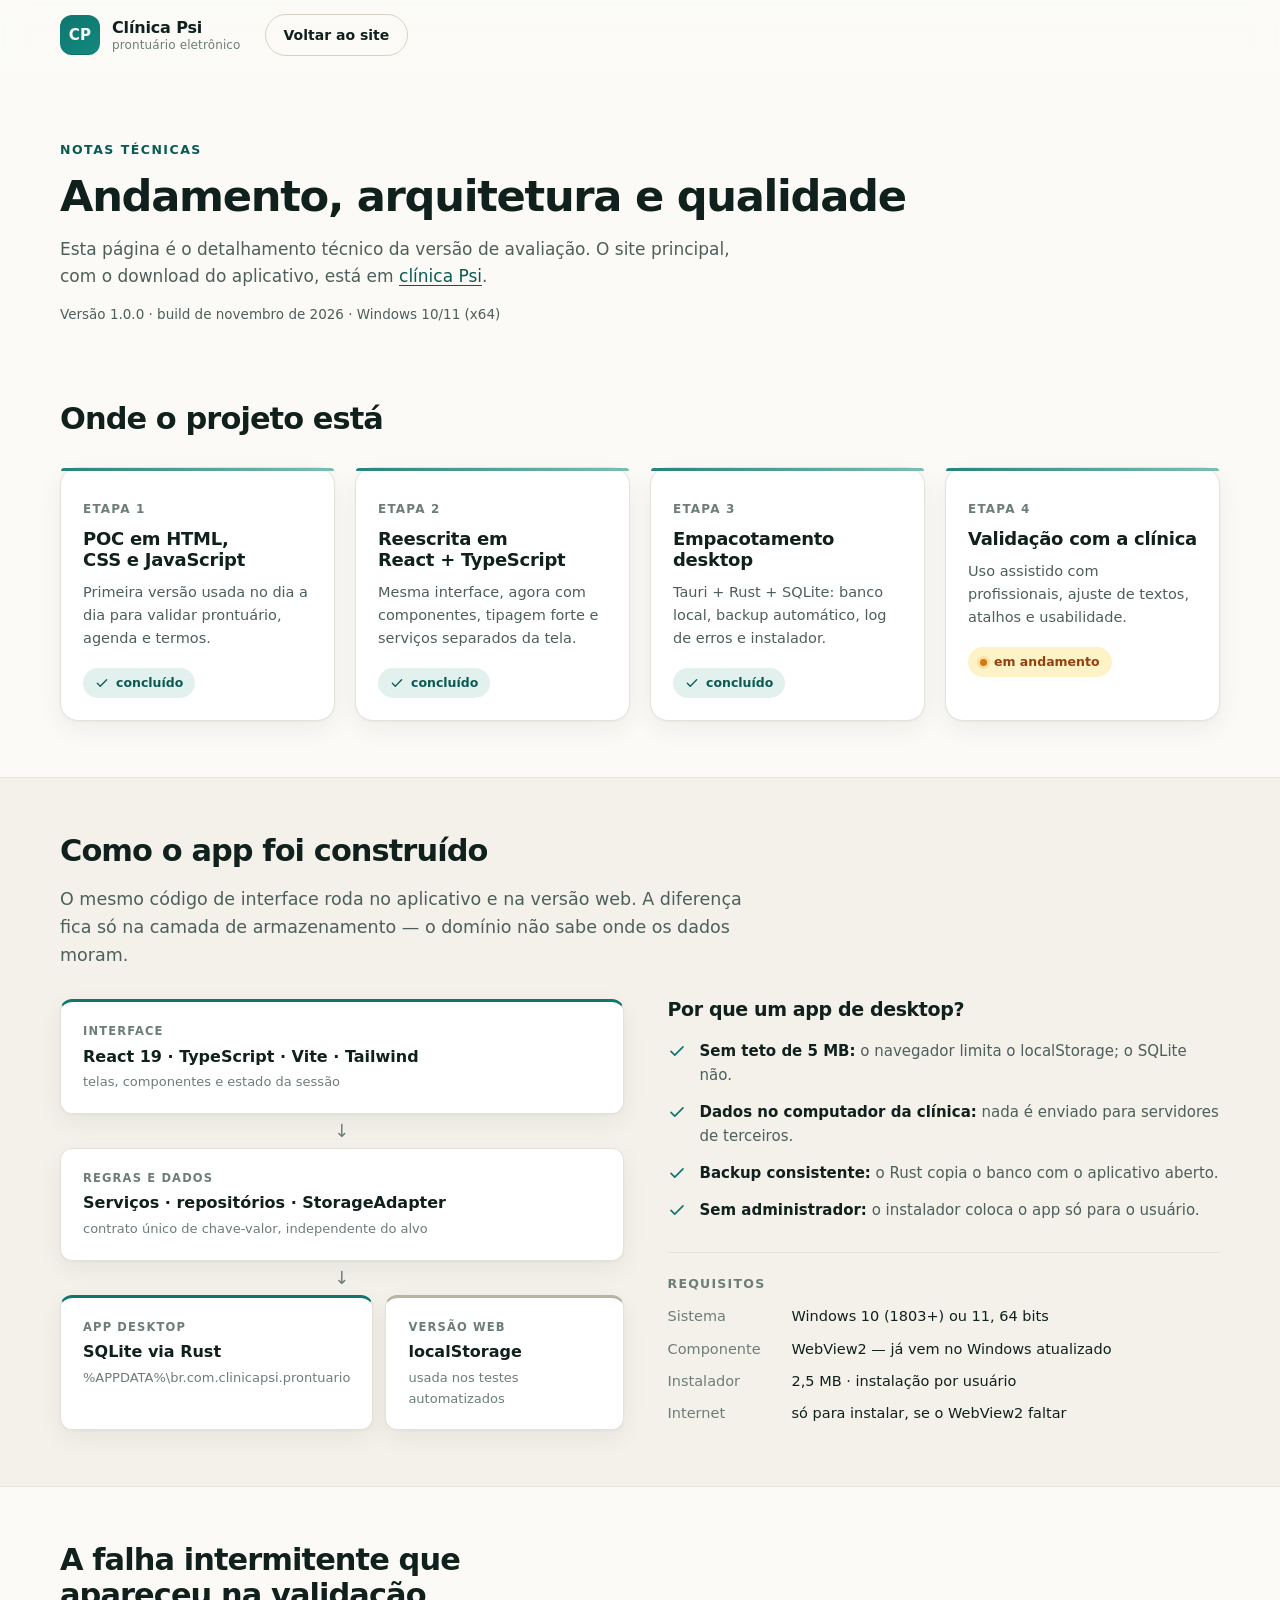
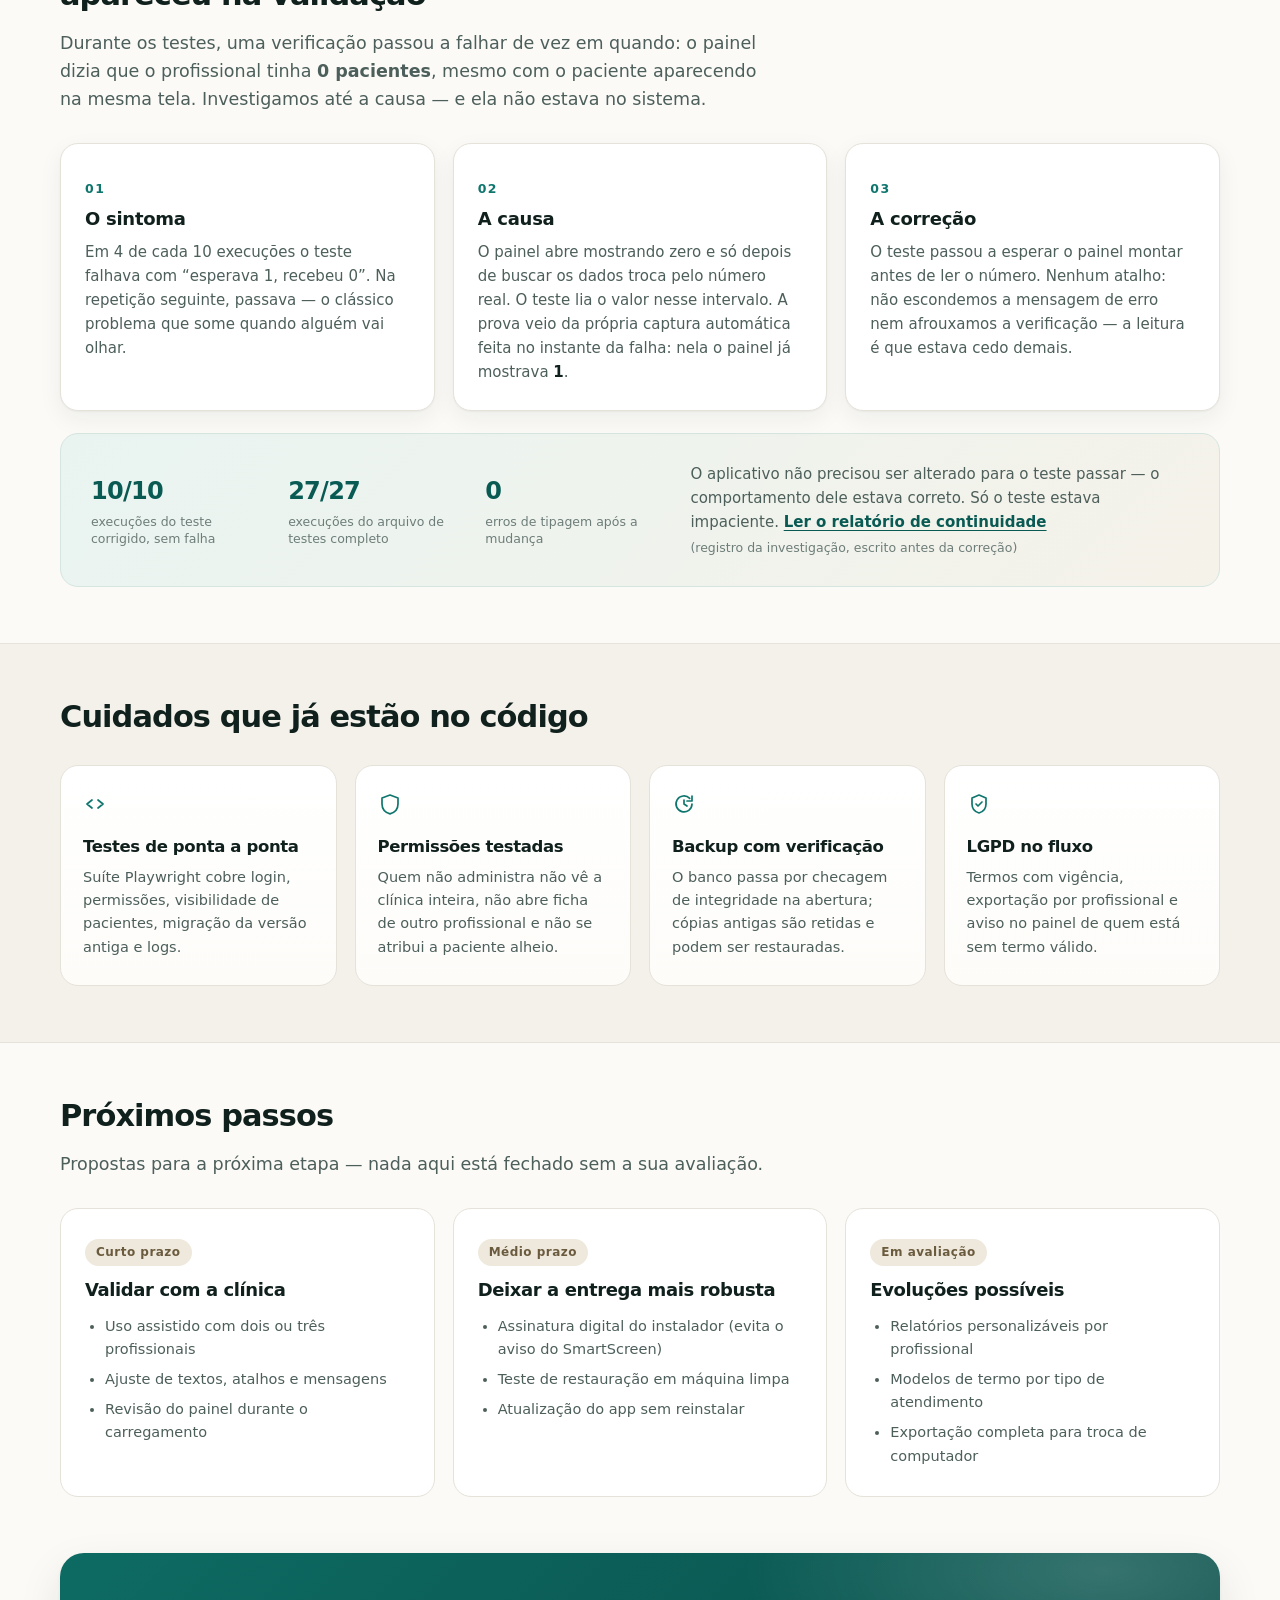
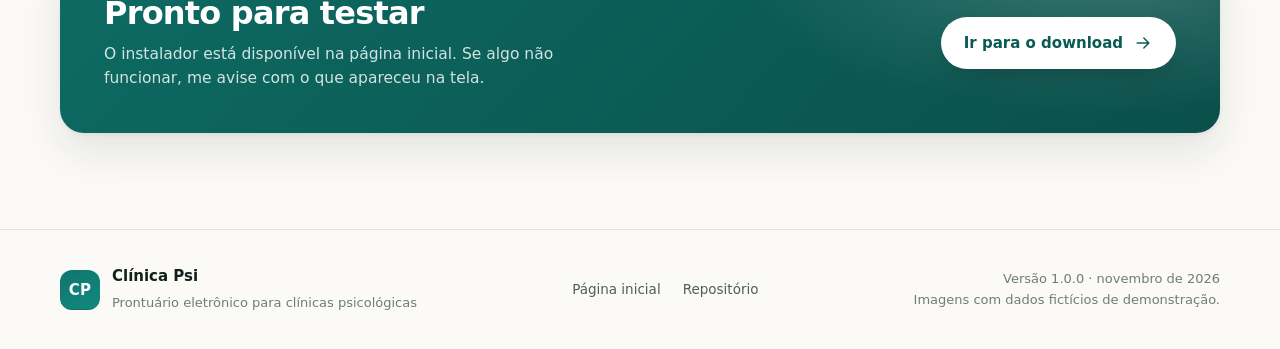
==== notas.html @ f7c7118f "Foca a pagina inicial no download e move as notas tecnicas para notas.html" ====
<!doctype html>
<html lang="pt-BR">
<head>
<meta charset="utf-8" />
<meta name="viewport" content="width=device-width, initial-scale=1" />
<title>Notas técnicas e andamento — Clínica Psi</title>
<meta name="description" content="Detalhes técnicos do Clínica Psi: stack, arquitetura, investigação da falha intermitente nos testes, qualidade e próximos passos." />
<meta name="theme-color" content="#0f766e" />
<link rel="icon" href="assets/favicon.svg" type="image/svg+xml" />
<link rel="stylesheet" href="assets/css/estilo.css" />
<meta name="robots" content="noindex" />
</head>
<body>

<a class="pular-para-conteudo" href="#conteudo">Pular para o conteúdo</a>

<svg class="simbolos" aria-hidden="true" focusable="false">
  <symbol id="i-check" viewBox="0 0 24 24"><path d="M4 12.5l5 5L20 6.5"/></symbol>
  <symbol id="i-seta" viewBox="0 0 24 24"><path d="M5 12h14M13 6l6 6-6 6"/></symbol>
  <symbol id="i-codigo" viewBox="0 0 24 24"><path d="M9 8l-5 4 5 4M15 8l5 4-5 4"/></symbol>
  <symbol id="i-escudo" viewBox="0 0 24 24"><path d="M12 3l8 3v6c0 5-3.4 8.5-8 9.9C7.4 20.5 4 17 4 12V6Z"/></symbol>
  <symbol id="i-backup" viewBox="0 0 24 24"><path d="M20 12a8 8 0 1 1-2.3-5.7"/><path d="M20 4v5h-5"/><path d="M12 8v4l3 2"/></symbol>
  <symbol id="i-lgpd" viewBox="0 0 24 24"><path d="M12 3l7 3v6c0 4.5-3 7.8-7 9-4-1.2-7-4.5-7-9V6Z"/><path d="M9 12l2 2 4-4"/></symbol>
</svg>

<header class="topo" id="topo">
  <div class="limite topo-linha">
    <a class="marca" href="index.html" aria-label="Clínica Psi, início">
      <span class="marca-simbolo" aria-hidden="true">CP</span>
      <span class="marca-texto">
        <strong>Clínica Psi</strong>
        <small>prontuário eletrônico</small>
      </span>
    </a>
    <a class="botao botao-pequeno botao-vazio" href="index.html">
      Voltar ao site
    </a>
  </div>
</header>

<main id="conteudo" class="notas">

  <section class="limite notas-capa">
    <span class="rotulo">Notas técnicas</span>
    <h1>Andamento, arquitetura e qualidade</h1>
    <p>
      Esta página é o detalhamento técnico da versão de avaliação. O site principal, com o
      download do aplicativo, está em <a href="index.html">clínica Psi</a>.
    </p>
    <p class="baixar-meta">Versão 1.0.0 · build de novembro de 2026 · Windows 10/11 (x64)</p>
  </section>

  <!-- ANDAMENTO -->
  <section class="secao" id="andamento">
    <div class="limite">
      <header class="secao-cabecalho">
        <h2>Onde o projeto está</h2>
      </header>

      <ol class="linha-tempo">
        <li>
          <span class="etapa-ano">Etapa 1</span>
          <h3>POC em HTML, CSS e JavaScript</h3>
          <p>Primeira versão usada no dia a dia para validar prontuário, agenda e termos.</p>
          <span class="status status-feito"><svg><use href="#i-check"/></svg> concluído</span>
        </li>
        <li>
          <span class="etapa-ano">Etapa 2</span>
          <h3>Reescrita em React + TypeScript</h3>
          <p>Mesma interface, agora com componentes, tipagem forte e serviços separados da tela.</p>
          <span class="status status-feito"><svg><use href="#i-check"/></svg> concluído</span>
        </li>
        <li>
          <span class="etapa-ano">Etapa 3</span>
          <h3>Empacotamento desktop</h3>
          <p>Tauri + Rust + SQLite: banco local, backup automático, log de erros e instalador.</p>
          <span class="status status-feito"><svg><use href="#i-check"/></svg> concluído</span>
        </li>
        <li>
          <span class="etapa-ano">Etapa 4</span>
          <h3>Validação com a clínica</h3>
          <p>Uso assistido com profissionais, ajuste de textos, atalhos e usabilidade.</p>
          <span class="status status-atual"><span class="ponto"></span> em andamento</span>
        </li>
      </ol>
    </div>
  </section>

  <!-- ARQUITETURA -->
  <section class="secao secao-alt" id="arquitetura">
    <div class="limite">
      <header class="secao-cabecalho">
        <h2>Como o app foi construído</h2>
        <p>
          O mesmo código de interface roda no aplicativo e na versão web. A diferença fica
          só na camada de armazenamento — o domínio não sabe onde os dados moram.
        </p>
      </header>

      <div class="tecnologia-grade">
        <div class="pilha">
          <div class="camada camada-ui">
            <span class="camada-nome">Interface</span>
            <strong>React 19 · TypeScript · Vite · Tailwind</strong>
            <small>telas, componentes e estado da sessão</small>
          </div>
          <span class="seta-baixo" aria-hidden="true">↓</span>
          <div class="camada camada-meio">
            <span class="camada-nome">Regras e dados</span>
            <strong>Serviços · repositórios · StorageAdapter</strong>
            <small>contrato único de chave-valor, independente do alvo</small>
          </div>
          <span class="seta-baixo" aria-hidden="true">↓</span>
          <div class="camada-dupla">
            <div class="camada camada-app">
              <span class="camada-nome">App desktop</span>
              <strong>SQLite via Rust</strong>
              <small>%APPDATA%\br.com.clinicapsi.prontuario</small>
            </div>
            <div class="camada camada-web">
              <span class="camada-nome">Versão web</span>
              <strong>localStorage</strong>
              <small>usada nos testes automatizados</small>
            </div>
          </div>
        </div>

        <div class="detalhes-tecnicos">
          <h3>Por que um app de desktop?</h3>
          <ul class="lista-checks">
            <li><svg><use href="#i-check"/></svg> <span><strong>Sem teto de 5 MB:</strong> o navegador limita o localStorage; o SQLite não.</span></li>
            <li><svg><use href="#i-check"/></svg> <span><strong>Dados no computador da clínica:</strong> nada é enviado para servidores de terceiros.</span></li>
            <li><svg><use href="#i-check"/></svg> <span><strong>Backup consistente:</strong> o Rust copia o banco com o aplicativo aberto.</span></li>
            <li><svg><use href="#i-check"/></svg> <span><strong>Sem administrador:</strong> o instalador coloca o app só para o usuário.</span></li>
          </ul>

          <div class="requisitos">
            <h4>Requisitos</h4>
            <dl>
              <div><dt>Sistema</dt><dd>Windows 10 (1803+) ou 11, 64 bits</dd></div>
              <div><dt>Componente</dt><dd>WebView2 — já vem no Windows atualizado</dd></div>
              <div><dt>Instalador</dt><dd>2,5 MB · instalação por usuário</dd></div>
              <div><dt>Internet</dt><dd>só para instalar, se o WebView2 faltar</dd></div>
            </dl>
          </div>
        </div>
      </div>
    </div>
  </section>

  <!-- INVESTIGAÇÃO -->
  <section class="secao" id="investigacao">
    <div class="limite">
      <header class="secao-cabecalho">
        <h2>A falha intermitente que apareceu na validação</h2>
        <p>
          Durante os testes, uma verificação passou a falhar de vez em quando: o painel
          dizia que o profissional tinha <strong>0 pacientes</strong>, mesmo com o paciente
          aparecendo na mesma tela. Investigamos até a causa — e ela não estava no sistema.
        </p>
      </header>

      <div class="caso-grade">
        <article class="caso">
          <span class="caso-numero">01</span>
          <h3>O sintoma</h3>
          <p>
            Em 4 de cada 10 execuções o teste falhava com “esperava 1, recebeu 0”. Na
            repetição seguinte, passava — o clássico problema que some quando alguém vai olhar.
          </p>
        </article>
        <article class="caso">
          <span class="caso-numero">02</span>
          <h3>A causa</h3>
          <p>
            O painel abre mostrando zero e só depois de buscar os dados troca pelo número real.
            O teste lia o valor nesse intervalo. A prova veio da própria captura automática
            feita no instante da falha: nela o painel já mostrava <strong>1</strong>.
          </p>
        </article>
        <article class="caso">
          <span class="caso-numero">03</span>
          <h3>A correção</h3>
          <p>
            O teste passou a esperar o painel montar antes de ler o número. Nenhum atalho:
            não escondemos a mensagem de erro nem afrouxamos a verificação — a leitura é que
            estava cedo demais.
          </p>
        </article>
      </div>

      <div class="resultado">
        <div class="resultado-numeros">
          <div><strong>10/10</strong><span>execuções do teste corrigido, sem falha</span></div>
          <div><strong>27/27</strong><span>execuções do arquivo de testes completo</span></div>
          <div><strong>0</strong><span>erros de tipagem após a mudança</span></div>
        </div>
        <p class="resultado-texto">
          O aplicativo não precisou ser alterado para o teste passar — o comportamento dele
          estava correto. Só o teste estava impaciente.
          <a href="https://github.com/TyagoAlves/resumo-andamento-psipront-tauri-react-rust/blob/main/Relat%C3%B3rio%20de%20continuidade.md">Ler o relatório de continuidade</a>
          <small>(registro da investigação, escrito antes da correção)</small>
        </p>
      </div>
    </div>
  </section>

  <!-- QUALIDADE -->
  <section class="secao secao-alt" id="qualidade">
    <div class="limite">
      <header class="secao-cabecalho">
        <h2>Cuidados que já estão no código</h2>
      </header>

      <div class="grade-qualidade">
        <article class="qualidade">
          <svg><use href="#i-codigo"/></svg>
          <h3>Testes de ponta a ponta</h3>
          <p>Suíte Playwright cobre login, permissões, visibilidade de pacientes, migração da versão antiga e logs.</p>
        </article>
        <article class="qualidade">
          <svg><use href="#i-escudo"/></svg>
          <h3>Permissões testadas</h3>
          <p>Quem não administra não vê a clínica inteira, não abre ficha de outro profissional e não se atribui a paciente alheio.</p>
        </article>
        <article class="qualidade">
          <svg><use href="#i-backup"/></svg>
          <h3>Backup com verificação</h3>
          <p>O banco passa por checagem de integridade na abertura; cópias antigas são retidas e podem ser restauradas.</p>
        </article>
        <article class="qualidade">
          <svg><use href="#i-lgpd"/></svg>
          <h3>LGPD no fluxo</h3>
          <p>Termos com vigência, exportação por profissional e aviso no painel de quem está sem termo válido.</p>
        </article>
      </div>
    </div>
  </section>

  <!-- PRÓXIMOS -->
  <section class="secao" id="proximos">
    <div class="limite">
      <header class="secao-cabecalho">
        <h2>Próximos passos</h2>
        <p>Propostas para a próxima etapa — nada aqui está fechado sem a sua avaliação.</p>
      </header>

      <div class="proximos-grade">
        <article class="proximo">
          <span class="prazo">Curto prazo</span>
          <h3>Validar com a clínica</h3>
          <ul>
            <li>Uso assistido com dois ou três profissionais</li>
            <li>Ajuste de textos, atalhos e mensagens</li>
            <li>Revisão do painel durante o carregamento</li>
          </ul>
        </article>
        <article class="proximo">
          <span class="prazo">Médio prazo</span>
          <h3>Deixar a entrega mais robusta</h3>
          <ul>
            <li>Assinatura digital do instalador (evita o aviso do SmartScreen)</li>
            <li>Teste de restauração em máquina limpa</li>
            <li>Atualização do app sem reinstalar</li>
          </ul>
        </article>
        <article class="proximo">
          <span class="prazo">Em avaliação</span>
          <h3>Evoluções possíveis</h3>
          <ul>
            <li>Relatórios personalizáveis por profissional</li>
            <li>Modelos de termo por tipo de atendimento</li>
            <li>Exportação completa para troca de computador</li>
          </ul>
        </article>
      </div>
    </div>
  </section>

  <section class="fechamento">
    <div class="limite fechamento-caixa">
      <div>
        <h2>Pronto para testar</h2>
        <p>O instalador está disponível na página inicial. Se algo não funcionar, me avise com o que apareceu na tela.</p>
      </div>
      <a class="botao botao-claro" href="index.html#instalar">
        Ir para o download
        <svg><use href="#i-seta"/></svg>
      </a>
    </div>
  </section>

</main>

<footer class="rodape">
  <div class="limite rodape-linha">
    <div class="rodape-marca">
      <span class="marca-simbolo" aria-hidden="true">CP</span>
      <div>
        <strong>Clínica Psi</strong>
        <small>Prontuário eletrônico para clínicas psicológicas</small>
      </div>
    </div>
    <nav class="rodape-links" aria-label="Links do rodapé">
      <a href="index.html">Página inicial</a>
      <a href="https://github.com/TyagoAlves/resumo-andamento-psipront-tauri-react-rust">Repositório</a>
    </nav>
    <p class="rodape-aviso">
      Versão 1.0.0 · novembro de 2026<br />
      Imagens com dados fictícios de demonstração.
    </p>
  </div>
</footer>

<script src="assets/js/app.js" defer></script>
</body>
</html>
---- assets/css/estilo.css ----
/* ============================================================
   Clínica Psi — página de apresentação
   Sem dependências externas: fontes do sistema, ícones em SVG.
   ============================================================ */

:root {
  --tinta: #10201d;
  --tinta-suave: #4d5f5b;
  --tinta-fraca: #6d7d79;
  --fundo: #fbfaf7;
  --fundo-alt: #f3f1ea;
  --superficie: #ffffff;
  --borda: #e5e2d9;
  --borda-forte: #d6d2c6;
  --verde: #0f766e;
  --verde-escuro: #0a5a54;
  --verde-claro: #e3f1ee;
  --areia: #efe9dd;
  --sombra-suave: 0 1px 2px rgba(16, 32, 29, .04), 0 8px 24px rgba(16, 32, 29, .06);
  --sombra-media: 0 2px 4px rgba(16, 32, 29, .05), 0 18px 44px rgba(16, 32, 29, .10);
  --raio: 18px;
  --raio-pequeno: 12px;
  --limite: 1160px;
  --leitura: 68ch;
}

*, *::before, *::after { box-sizing: border-box; }

html { scroll-behavior: smooth; }

body {
  margin: 0;
  background: var(--fundo);
  color: var(--tinta);
  font-family: "Segoe UI Variable Text", "Segoe UI", Inter, system-ui, -apple-system, sans-serif;
  font-size: 17px;
  line-height: 1.6;
  -webkit-font-smoothing: antialiased;
  text-rendering: optimizeLegibility;
}

img { max-width: 100%; height: auto; display: block; }

h1, h2, h3, h4 {
  margin: 0;
  line-height: 1.15;
  letter-spacing: -0.022em;
  font-weight: 650;
  text-wrap: balance;
}

p { margin: 0; }

a { color: var(--verde-escuro); text-decoration-thickness: 1px; text-underline-offset: 3px; }

svg {
  width: 20px;
  height: 20px;
  fill: none;
  stroke: currentColor;
  stroke-width: 1.7;
  stroke-linecap: round;
  stroke-linejoin: round;
  flex: none;
}

.simbolos { display: none; }

.limite {
  width: min(100% - 48px, var(--limite));
  margin-inline: auto;
}

.pular-para-conteudo {
  position: absolute;
  left: -9999px;
  top: 0;
  background: var(--verde);
  color: #fff;
  padding: 12px 18px;
  border-radius: 0 0 10px 0;
  z-index: 100;
}
.pular-para-conteudo:focus { left: 0; }

:focus-visible {
  outline: 3px solid rgba(15, 118, 110, .45);
  outline-offset: 3px;
  border-radius: 6px;
}

/* ---------- botões (complementos) ---------- */

.icone-botao { width: 18px; height: 18px; stroke-width: 2; }

.botao-grande { padding: 16px 28px; font-size: 16.5px; }
.botao-grande .icone-botao { width: 20px; height: 20px; }

.baixar-meta {
  margin-top: 14px;
  font-size: 13.5px;
  color: var(--tinta-fraca);
}
.baixar-meta strong { color: var(--tinta-suave); }

/* ---------- recursos em 3 colunas ---------- */

@media (min-width: 1041px) {
  .grade-3 { grid-template-columns: repeat(3, 1fr); }
}

/* ---------- passos de instalação ---------- */

.passos {
  display: grid;
  grid-template-columns: repeat(3, 1fr);
  gap: 18px;
  margin: 0;
  padding: 0;
  list-style: none;
  counter-reset: passo;
}

.passos li {
  padding: 28px 24px;
  background: var(--superficie);
  border: 1px solid var(--borda);
  border-radius: var(--raio);
  box-shadow: var(--sombra-suave);
}

.passo-num {
  display: grid;
  place-items: center;
  width: 38px;
  height: 38px;
  border-radius: 50%;
  background: var(--verde-claro);
  color: var(--verde-escuro);
  font-weight: 700;
  font-size: 16px;
  margin-bottom: 14px;
}

.passos h3 { font-size: 17.5px; }
.passos p { margin-top: 9px; font-size: 14.5px; color: var(--tinta-suave); }

.link-baixar {
  display: inline-flex;
  align-items: center;
  gap: 8px;
  margin-top: 14px;
  font-size: 13px;
  font-weight: 600;
  color: var(--verde-escuro);
  text-decoration: none;
  padding: 8px 12px;
  border-radius: 8px;
  background: var(--verde-claro);
  word-break: break-all;
}
.link-baixar svg { width: 15px; height: 15px; stroke-width: 2; }
.link-baixar:hover { background: #d3e9e5; }

.aviso {
  display: grid;
  grid-template-columns: 48px 1fr;
  gap: 16px;
  margin-top: 22px;
  padding: 24px 26px;
  border-radius: var(--raio);
  background: #fdf6e7;
  border: 1px solid #ecd9b0;
}
.aviso-icone {
  display: grid;
  place-items: center;
  width: 44px;
  height: 44px;
  border-radius: 12px;
  background: #f6e6c4;
  color: #8a5a10;
}
.aviso h3 { font-size: 16.5px; color: #6b4708; }
.aviso p { margin-top: 8px; font-size: 14.5px; color: #6f5a33; }
.aviso strong { color: #573c05; }

.acesso-demo {
  display: grid;
  grid-template-columns: minmax(0, 1.2fr) minmax(0, 1fr);
  gap: 18px 28px;
  margin-top: 18px;
  padding: 24px 26px;
  border-radius: var(--raio);
  border: 1px solid var(--borda);
  background: var(--superficie);
}
.acesso-demo h3 { font-size: 16.5px; }
.acesso-demo p { margin-top: 6px; font-size: 14.5px; color: var(--tinta-suave); }
.acesso-demo dl { margin: 0; display: grid; gap: 8px; align-content: start; }
.acesso-demo dl > div {
  display: grid;
  grid-template-columns: 64px 1fr;
  gap: 10px;
  align-items: baseline;
  font-size: 14.5px;
}
.acesso-demo dt { color: var(--tinta-fraca); }
.acesso-demo dd { margin: 0; }
.acesso-demo code {
  font-family: ui-monospace, "Cascadia Code", Consolas, monospace;
  font-size: 13.5px;
  background: var(--fundo-alt);
  padding: 3px 7px;
  border-radius: 6px;
  border: 1px solid var(--borda);
}
.acesso-aviso { grid-column: 1 / -1; font-size: 13px; color: var(--tinta-fraca); }

.requisitos-linha {
  margin-top: 22px;
  font-size: 13.5px;
  color: var(--tinta-fraca);
  max-width: 78ch;
}
.requisitos-linha strong { color: var(--tinta-suave); }

/* ---------- notas técnicas ---------- */

.notas-capa { padding-block: 64px 20px; }
.notas-capa h1 { font-size: clamp(1.9rem, 1.3rem + 2vw, 2.7rem); letter-spacing: -.03em; }
.notas-capa p { margin-top: 14px; color: var(--tinta-suave); max-width: 62ch; }

.notas .secao { padding-block: 56px; }
.notas .secao-cabecalho { margin-bottom: 30px; }
.notas .secao h2 { font-size: clamp(1.4rem, 1.1rem + 1vw, 1.9rem); }

.codigo-lista {
  margin: 0;
  padding: 20px 22px;
  list-style: none;
  background: var(--superficie);
  border: 1px solid var(--borda);
  border-radius: var(--raio-pequeno);
  font-size: 14.5px;
  color: var(--tinta-suave);
  display: grid;
  gap: 8px;
}
.codigo-lista code {
  font-family: ui-monospace, "Cascadia Code", Consolas, monospace;
  font-size: 13px;
  background: var(--fundo-alt);
  padding: 2px 6px;
  border-radius: 5px;
}

.rodape-links {
  display: flex;
  flex-wrap: wrap;
  gap: 8px 22px;
  font-size: 13.5px;
}
.rodape-links a { color: var(--tinta-suave); text-decoration: none; }
.rodape-links a:hover { color: var(--verde-escuro); text-decoration: underline; }

/* ---------- responsivo (complementos) ---------- */

@media (max-width: 1040px) {
  .passos { grid-template-columns: 1fr; }
  .acesso-demo { grid-template-columns: 1fr; }
}

/* ---------- topo ---------- */

.topo {
  position: sticky;
  top: 0;
  z-index: 40;
  background: rgba(251, 250, 247, .82);
  backdrop-filter: blur(14px) saturate(140%);
  border-bottom: 1px solid transparent;
  transition: border-color .2s ease, background .2s ease;
}
.topo.rolado {
  border-bottom-color: var(--borda);
  background: rgba(251, 250, 247, .94);
}

.topo-linha {
  display: flex;
  align-items: center;
  gap: 24px;
  padding-block: 14px;
}

.marca {
  display: inline-flex;
  align-items: center;
  gap: 12px;
  text-decoration: none;
  color: inherit;
}

.marca-simbolo {
  display: grid;
  place-items: center;
  width: 40px;
  height: 40px;
  border-radius: 12px;
  background: linear-gradient(150deg, var(--verde) 0%, #12897f 100%);
  color: #fff;
  font-weight: 700;
  font-size: 15px;
  letter-spacing: .02em;
  box-shadow: inset 0 -1px 0 rgba(0, 0, 0, .15);
}

.marca-texto { display: flex; flex-direction: column; line-height: 1.2; }
.marca-texto strong { font-size: 16px; letter-spacing: -.01em; }
.marca-texto small { font-size: 12px; color: var(--tinta-fraca); letter-spacing: .01em; }

.menu {
  display: flex;
  gap: 22px;
  margin-left: auto;
}
.menu a {
  color: var(--tinta-suave);
  text-decoration: none;
  font-size: 14px;
  font-weight: 500;
  padding-block: 4px;
  border-bottom: 2px solid transparent;
  transition: color .15s ease, border-color .15s ease;
}
.menu a:hover { color: var(--tinta); border-bottom-color: var(--verde); }

/* ---------- botões ---------- */

.botao {
  display: inline-flex;
  align-items: center;
  justify-content: center;
  gap: 10px;
  padding: 13px 22px;
  border-radius: 999px;
  background: var(--verde);
  color: #fff;
  font-size: 15px;
  font-weight: 600;
  text-decoration: none;
  border: 1px solid transparent;
  box-shadow: 0 1px 2px rgba(10, 90, 84, .25), 0 10px 24px -12px rgba(10, 90, 84, .55);
  transition: transform .15s ease, background .15s ease, box-shadow .15s ease;
}
.botao:hover { background: var(--verde-escuro); transform: translateY(-1px); }
.botao:active { transform: translateY(0); }

.botao-vazio {
  background: transparent;
  color: var(--tinta);
  border-color: var(--borda-forte);
  box-shadow: none;
}
.botao-vazio:hover { background: var(--superficie); border-color: var(--tinta-fraca); }

.botao-pequeno { padding: 9px 18px; font-size: 14px; }

.botao-claro {
  background: #fff;
  color: var(--verde-escuro);
  box-shadow: 0 10px 30px -12px rgba(0, 0, 0, .35);
}
.botao-claro:hover { background: #f2fbf9; }

/* ---------- herói ---------- */

.heroi {
  position: relative;
  overflow: clip;
  padding-block: 76px 64px;
  background:
    radial-gradient(900px 420px at 78% -10%, rgba(15, 118, 110, .13), transparent 65%),
    radial-gradient(700px 380px at 4% 12%, rgba(214, 197, 160, .30), transparent 70%);
}

.heroi-grade {
  display: grid;
  grid-template-columns: minmax(0, 1.02fr) minmax(0, 1.1fr);
  gap: 56px;
  align-items: center;
}

.selo {
  display: inline-flex;
  align-items: center;
  gap: 9px;
  padding: 7px 14px 7px 11px;
  border-radius: 999px;
  background: rgba(255, 255, 255, .72);
  border: 1px solid var(--borda);
  color: var(--tinta-suave);
  font-size: 13px;
  font-weight: 550;
  letter-spacing: .01em;
  box-shadow: 0 1px 0 rgba(255, 255, 255, .8) inset;
}

.ponto {
  width: 7px;
  height: 7px;
  border-radius: 50%;
  background: #16a34a;
  box-shadow: 0 0 0 3px rgba(22, 163, 74, .16);
  flex: none;
}

.heroi h1 {
  margin-top: 22px;
  font-size: clamp(2.25rem, 1.35rem + 2.9vw, 3.55rem);
  letter-spacing: -.035em;
  font-weight: 680;
}

.linha-fina {
  margin-top: 20px;
  max-width: 52ch;
  color: var(--tinta-suave);
  font-size: 18px;
  line-height: 1.65;
}

.heroi-acoes {
  display: flex;
  flex-wrap: wrap;
  gap: 12px;
  margin-top: 30px;
}

.heroi-marcas {
  display: flex;
  flex-wrap: wrap;
  gap: 8px 22px;
  margin: 30px 0 0;
  padding: 0;
  list-style: none;
  color: var(--tinta-fraca);
  font-size: 14px;
}
.heroi-marcas li { display: inline-flex; align-items: center; gap: 8px; }
.heroi-marcas svg { width: 17px; height: 17px; color: var(--verde); }

/* janela / mockup */

.heroi-visual { position: relative; }

.janela {
  position: relative;
  border-radius: 16px;
  background: var(--superficie);
  border: 1px solid var(--borda);
  box-shadow: var(--sombra-media);
  overflow: hidden;
  transform: perspective(1400px) rotateY(-4deg) rotateX(1.5deg);
  transform-origin: right center;
}

.janela-barra {
  display: flex;
  align-items: center;
  gap: 7px;
  padding: 10px 14px;
  background: linear-gradient(#faf9f6, #f1efe8);
  border-bottom: 1px solid var(--borda);
}
.janela-ponto { width: 10px; height: 10px; border-radius: 50%; background: #ddd8cc; }
.janela-ponto:first-child { background: #e7b3ab; }
.janela-ponto:nth-child(2) { background: #e8d3a3; }
.janela-ponto:nth-child(3) { background: #b9d8bd; }
.janela-titulo {
  margin-left: 8px;
  font-size: 11.5px;
  color: var(--tinta-fraca);
  letter-spacing: .02em;
}

.janela img { width: 100%; }

.flutuante {
  position: absolute;
  display: flex;
  align-items: center;
  gap: 11px;
  padding: 12px 16px 12px 13px;
  background: rgba(255, 255, 255, .94);
  backdrop-filter: blur(8px);
  border: 1px solid var(--borda);
  border-radius: 14px;
  box-shadow: var(--sombra-suave);
  font-size: 13px;
  line-height: 1.3;
}
.flutuante strong { display: block; font-size: 13.5px; font-weight: 620; }
.flutuante small { color: var(--tinta-fraca); font-size: 12px; }

.flutuante-icone {
  display: grid;
  place-items: center;
  width: 34px;
  height: 34px;
  border-radius: 10px;
  background: var(--verde-claro);
  color: var(--verde-escuro);
}
.flutuante-icone svg { width: 18px; height: 18px; }

.flutuante-1 { left: -26px; bottom: 54px; }
.flutuante-2 { right: -14px; top: -18px; }

/* ---------- faixa de números ---------- */

.faixa-numeros {
  border-block: 1px solid var(--borda);
  background: rgba(255, 255, 255, .55);
}

.numeros {
  display: grid;
  grid-template-columns: repeat(4, 1fr);
  gap: 24px;
  padding-block: 30px;
}

.numero { display: flex; flex-direction: column; gap: 2px; }
.numero strong {
  font-size: 26px;
  font-weight: 680;
  letter-spacing: -.03em;
  color: var(--verde-escuro);
}
.numero span { font-size: 13.5px; color: var(--tinta-fraca); }

/* ---------- seções ---------- */

.secao { padding-block: 96px; }
.secao-alt { background: var(--fundo-alt); border-block: 1px solid var(--borda); }

.secao-cabecalho { max-width: 66ch; margin-bottom: 52px; }

.rotulo {
  display: inline-block;
  font-size: 12.5px;
  font-weight: 650;
  letter-spacing: .12em;
  text-transform: uppercase;
  color: var(--verde-escuro);
  margin-bottom: 12px;
}

.secao h2 {
  font-size: clamp(1.75rem, 1.2rem + 1.7vw, 2.45rem);
  letter-spacing: -.03em;
}

.secao-cabecalho p {
  margin-top: 16px;
  color: var(--tinta-suave);
  font-size: 17.5px;
  max-width: var(--leitura);
}

/* ---------- linha do tempo ---------- */

.linha-tempo {
  display: grid;
  grid-template-columns: repeat(4, 1fr);
  gap: 20px;
  margin: 0;
  padding: 0;
  list-style: none;
  counter-reset: etapa;
}

.linha-tempo li {
  position: relative;
  padding: 26px 22px 22px;
  background: var(--superficie);
  border: 1px solid var(--borda);
  border-radius: var(--raio);
  box-shadow: var(--sombra-suave);
}

.linha-tempo li::before {
  content: "";
  position: absolute;
  inset: 0 0 auto 0;
  height: 3px;
  border-radius: var(--raio) var(--raio) 0 0;
  background: linear-gradient(90deg, var(--verde), #6cb8a9);
  opacity: .9;
}

.etapa-ano {
  font-size: 12px;
  font-weight: 650;
  letter-spacing: .1em;
  text-transform: uppercase;
  color: var(--tinta-fraca);
}

.linha-tempo h3 { margin-top: 8px; font-size: 18px; letter-spacing: -.015em; }
.linha-tempo p { margin-top: 10px; font-size: 14.5px; color: var(--tinta-suave); }

.status {
  display: inline-flex;
  align-items: center;
  gap: 7px;
  margin-top: 18px;
  padding: 5px 12px;
  border-radius: 999px;
  font-size: 12.5px;
  font-weight: 600;
}
.status svg { width: 14px; height: 14px; stroke-width: 2.2; }
.status-feito { background: var(--verde-claro); color: var(--verde-escuro); }
.status-atual { background: #fef3c7; color: #92400e; }
.status-atual .ponto { background: #d97706; box-shadow: 0 0 0 3px rgba(217, 119, 6, .16); }

/* ---------- recursos ---------- */

.grade-recursos {
  display: grid;
  grid-template-columns: repeat(4, 1fr);
  gap: 18px;
}

.recurso {
  padding: 26px 22px;
  background: var(--superficie);
  border: 1px solid var(--borda);
  border-radius: var(--raio);
  transition: transform .18s ease, box-shadow .18s ease, border-color .18s ease;
}
.recurso:hover {
  transform: translateY(-3px);
  border-color: #cfd8d4;
  box-shadow: var(--sombra-media);
}

.recurso-icone {
  display: grid;
  place-items: center;
  width: 44px;
  height: 44px;
  border-radius: 13px;
  background: var(--verde-claro);
  color: var(--verde-escuro);
  margin-bottom: 16px;
}
.recurso-icone svg { width: 22px; height: 22px; }

.recurso h3 { font-size: 16.5px; letter-spacing: -.015em; }
.recurso p { margin-top: 9px; font-size: 14.5px; color: var(--tinta-suave); }

.nota {
  margin-top: 32px;
  padding: 20px 24px;
  border-left: 3px solid var(--verde);
  background: rgba(255, 255, 255, .7);
  border-radius: 0 var(--raio-pequeno) var(--raio-pequeno) 0;
  color: var(--tinta-suave);
  font-size: 15px;
}
.nota strong { color: var(--tinta); }

/* ---------- galeria ---------- */

.galeria {
  display: grid;
  gap: 18px;
}

.galeria-principal {
  margin: 0;
  border-radius: var(--raio);
  overflow: hidden;
  border: 1px solid var(--borda);
  background: var(--superficie);
  box-shadow: var(--sombra-media);
}

.galeria-principal img {
  width: 100%;
  aspect-ratio: 16 / 10;
  object-fit: cover;
  object-position: top center;
  background: var(--fundo-alt);
  transition: opacity .18s ease;
}
.galeria-principal img.trocando { opacity: .35; }

.galeria-principal figcaption {
  padding: 14px 20px;
  border-top: 1px solid var(--borda);
  font-size: 14px;
  color: var(--tinta-suave);
  background: #fdfcfa;
}

.galeria-miniaturas {
  display: grid;
  grid-template-columns: repeat(7, 1fr);
  gap: 10px;
}

.miniatura {
  display: flex;
  flex-direction: column;
  gap: 7px;
  padding: 0;
  background: none;
  border: 0;
  cursor: pointer;
  font: inherit;
  color: var(--tinta-fraca);
  text-align: left;
}

.miniatura img {
  width: 100%;
  aspect-ratio: 16 / 10;
  object-fit: cover;
  object-position: top center;
  border-radius: 10px;
  border: 2px solid transparent;
  outline: 1px solid var(--borda);
  outline-offset: -1px;
  transition: border-color .15s ease, transform .15s ease, opacity .15s ease;
  opacity: .72;
}

.miniatura span { font-size: 12.5px; font-weight: 550; }
.miniatura:hover img { opacity: .95; transform: translateY(-1px); }
.miniatura.ativa img { border-color: var(--verde); opacity: 1; }
.miniatura.ativa span { color: var(--verde-escuro); font-weight: 650; }

/* ---------- tecnologia ---------- */

.tecnologia-grade {
  display: grid;
  grid-template-columns: 1.02fr 1fr;
  gap: 44px;
  align-items: start;
}

.pilha { display: flex; flex-direction: column; }

.camada {
  padding: 20px 22px;
  background: var(--superficie);
  border: 1px solid var(--borda);
  border-radius: var(--raio-pequeno);
  display: flex;
  flex-direction: column;
  gap: 3px;
  box-shadow: var(--sombra-suave);
}
.camada-nome {
  font-size: 11.5px;
  font-weight: 650;
  letter-spacing: .1em;
  text-transform: uppercase;
  color: var(--tinta-fraca);
}
.camada strong { font-size: 16px; font-weight: 620; }
.camada small { font-size: 13px; color: var(--tinta-fraca); }

.camada-ui { border-top: 3px solid var(--verde); }
.camada-app { border-top: 3px solid var(--verde); }
.camada-web { border-top: 3px solid #b9b3a4; }

.seta-baixo {
  text-align: center;
  color: var(--tinta-fraca);
  font-size: 18px;
  line-height: 1;
  padding-block: 8px;
}

.camada-dupla {
  display: grid;
  grid-template-columns: 1fr 1fr;
  gap: 12px;
}

.detalhes-tecnicos h3 { font-size: 19px; letter-spacing: -.02em; }

.lista-checks {
  margin: 18px 0 0;
  padding: 0;
  list-style: none;
  display: grid;
  gap: 13px;
}
.lista-checks li {
  display: grid;
  grid-template-columns: 22px 1fr;
  gap: 10px;
  font-size: 15px;
  color: var(--tinta-suave);
}
.lista-checks svg { color: var(--verde); width: 18px; height: 18px; margin-top: 3px; stroke-width: 2.2; }
.lista-checks strong { color: var(--tinta); }

.requisitos {
  margin-top: 30px;
  padding-top: 24px;
  border-top: 1px solid var(--borda);
}
.requisitos h4 {
  font-size: 12.5px;
  font-weight: 650;
  letter-spacing: .1em;
  text-transform: uppercase;
  color: var(--tinta-fraca);
}
.requisitos dl { margin: 14px 0 0; display: grid; gap: 9px; }
.requisitos dl > div {
  display: grid;
  grid-template-columns: 110px 1fr;
  gap: 14px;
  font-size: 14.5px;
}
.requisitos dt { color: var(--tinta-fraca); }
.requisitos dd { margin: 0; color: var(--tinta); }

/* ---------- qualidade ---------- */

.grade-qualidade {
  display: grid;
  grid-template-columns: repeat(4, 1fr);
  gap: 18px;
}

.qualidade {
  padding: 26px 22px;
  border: 1px solid var(--borda);
  border-radius: var(--raio);
  background: linear-gradient(180deg, #ffffff, #fdfcf9);
}
.qualidade svg { width: 24px; height: 24px; color: var(--verde); }
.qualidade h3 { margin-top: 14px; font-size: 16.5px; }
.qualidade p { margin-top: 9px; font-size: 14.5px; color: var(--tinta-suave); }

/* ---------- investigação ---------- */

.caso-grade {
  display: grid;
  grid-template-columns: repeat(3, 1fr);
  gap: 18px;
}

.caso {
  position: relative;
  padding: 30px 24px 26px;
  background: var(--superficie);
  border: 1px solid var(--borda);
  border-radius: var(--raio);
  box-shadow: var(--sombra-suave);
}

.caso-numero {
  display: inline-block;
  font-size: 12.5px;
  font-weight: 700;
  letter-spacing: .12em;
  color: var(--verde);
  margin-bottom: 10px;
}

.caso h3 { font-size: 18px; letter-spacing: -.015em; }
.caso p { margin-top: 10px; font-size: 15px; color: var(--tinta-suave); }
.caso strong { color: var(--tinta); }

.resultado {
  margin-top: 22px;
  padding: 28px 30px;
  border-radius: var(--raio);
  background: linear-gradient(135deg, #e9f4f1 0%, #f5f2e9 100%);
  border: 1px solid #d5e5e0;
  display: grid;
  grid-template-columns: minmax(0, 1.15fr) minmax(0, 1fr);
  gap: 26px;
  align-items: center;
}

.resultado-numeros {
  display: grid;
  grid-template-columns: repeat(3, 1fr);
  gap: 18px;
}
.resultado-numeros strong {
  display: block;
  font-size: 24px;
  font-weight: 680;
  letter-spacing: -.03em;
  color: var(--verde-escuro);
}
.resultado-numeros span { font-size: 12.5px; color: var(--tinta-fraca); line-height: 1.4; display: block; margin-top: 2px; }

.resultado-texto { font-size: 15px; color: var(--tinta-suave); }
.resultado-texto a { font-weight: 600; }
.resultado-texto small { display: block; margin-top: 4px; color: var(--tinta-fraca); font-size: 12.5px; }

/* ---------- próximos ---------- */

.proximos-grade {
  display: grid;
  grid-template-columns: repeat(3, 1fr);
  gap: 18px;
}

.proximo {
  padding: 28px 24px;
  background: var(--superficie);
  border: 1px solid var(--borda);
  border-radius: var(--raio);
}
.prazo {
  display: inline-block;
  padding: 4px 11px;
  border-radius: 999px;
  background: var(--areia);
  color: #6b5b3e;
  font-size: 12px;
  font-weight: 650;
  letter-spacing: .04em;
}
.proximo h3 { margin-top: 14px; font-size: 18px; }
.proximo ul { margin: 14px 0 0; padding-left: 20px; color: var(--tinta-suave); font-size: 14.5px; }
.proximo li + li { margin-top: 7px; }

/* ---------- fechamento ---------- */

.fechamento { padding-block: 0 96px; }

.fechamento-caixa {
  display: flex;
  align-items: center;
  justify-content: space-between;
  gap: 32px;
  padding: 42px 44px;
  border-radius: 24px;
  background:
    radial-gradient(600px 240px at 90% 10%, rgba(255, 255, 255, .18), transparent 60%),
    linear-gradient(135deg, #0d6b63 0%, #0a4f4a 100%);
  color: #fff;
  box-shadow: var(--sombra-media);
}
.fechamento-caixa h2 { font-size: clamp(1.5rem, 1.1rem + 1.2vw, 2rem); letter-spacing: -.025em; }
.fechamento-caixa p { margin-top: 10px; color: rgba(255, 255, 255, .82); max-width: 52ch; font-size: 15.5px; }

/* ---------- rodapé ---------- */

.rodape {
  border-top: 1px solid var(--borda);
  background: var(--fundo);
  padding-block: 34px;
}

.rodape-linha {
  display: flex;
  align-items: center;
  justify-content: space-between;
  gap: 26px;
  flex-wrap: wrap;
}

.rodape-marca { display: flex; align-items: center; gap: 12px; }
.rodape-marca strong { display: block; font-size: 15px; }
.rodape-marca small { color: var(--tinta-fraca); font-size: 13px; }
.rodape-aviso { color: var(--tinta-fraca); font-size: 13px; text-align: right; }

/* ---------- animação de entrada ---------- */

.revelar {
  opacity: 0;
  transform: translateY(16px);
  transition: opacity .6s cubic-bezier(.2, .7, .3, 1), transform .6s cubic-bezier(.2, .7, .3, 1);
}
.revelar.visivel { opacity: 1; transform: none; }

/* ---------- responsivo ---------- */

@media (max-width: 1040px) {
  .heroi-grade { grid-template-columns: 1fr; gap: 48px; }
  .heroi-visual { max-width: 720px; }
  .janela { transform: none; }
  .flutuante-1 { left: 12px; bottom: -18px; }
  .flutuante-2 { right: 8px; top: -16px; }
  .grade-recursos { grid-template-columns: repeat(2, 1fr); }
  .linha-tempo { grid-template-columns: repeat(2, 1fr); }
  .grade-qualidade { grid-template-columns: repeat(2, 1fr); }
  .caso-grade { grid-template-columns: 1fr; }
  .resultado { grid-template-columns: 1fr; }
  .tecnologia-grade { grid-template-columns: 1fr; gap: 32px; }
  .menu { display: none; }
  .topo-linha { justify-content: space-between; }
}

@media (max-width: 760px) {
  body { font-size: 16px; }
  .limite { width: min(100% - 32px, var(--limite)); }
  .heroi { padding-block: 44px 52px; }
  .heroi h1 { font-size: clamp(1.9rem, 1.3rem + 4.2vw, 2.6rem); }
  .linha-fina { font-size: 16.5px; }
  .numeros { grid-template-columns: repeat(2, 1fr); gap: 20px; }
  .secao { padding-block: 64px; }
  .secao-cabecalho { margin-bottom: 34px; }
  .grade-recursos, .linha-tempo, .grade-qualidade, .proximos-grade { grid-template-columns: 1fr; }
  .galeria-miniaturas { grid-template-columns: repeat(3, 1fr); }
  .resultado { padding: 22px 20px; }
  .resultado-numeros strong { font-size: 20px; }
  .caso { padding: 24px 20px; }
  .fechamento-caixa { flex-direction: column; align-items: flex-start; padding: 30px 26px; }
  .rodape-linha { flex-direction: column; align-items: flex-start; }
  .rodape-aviso { text-align: left; }
  .flutuante { display: none; }
  .camada-dupla { grid-template-columns: 1fr; }
  .heroi-marcas { gap: 8px 16px; }
}

@media (prefers-reduced-motion: reduce) {
  html { scroll-behavior: auto; }
  *, *::before, *::after { animation: none !important; transition: none !important; }
  .revelar { opacity: 1; transform: none; }
}
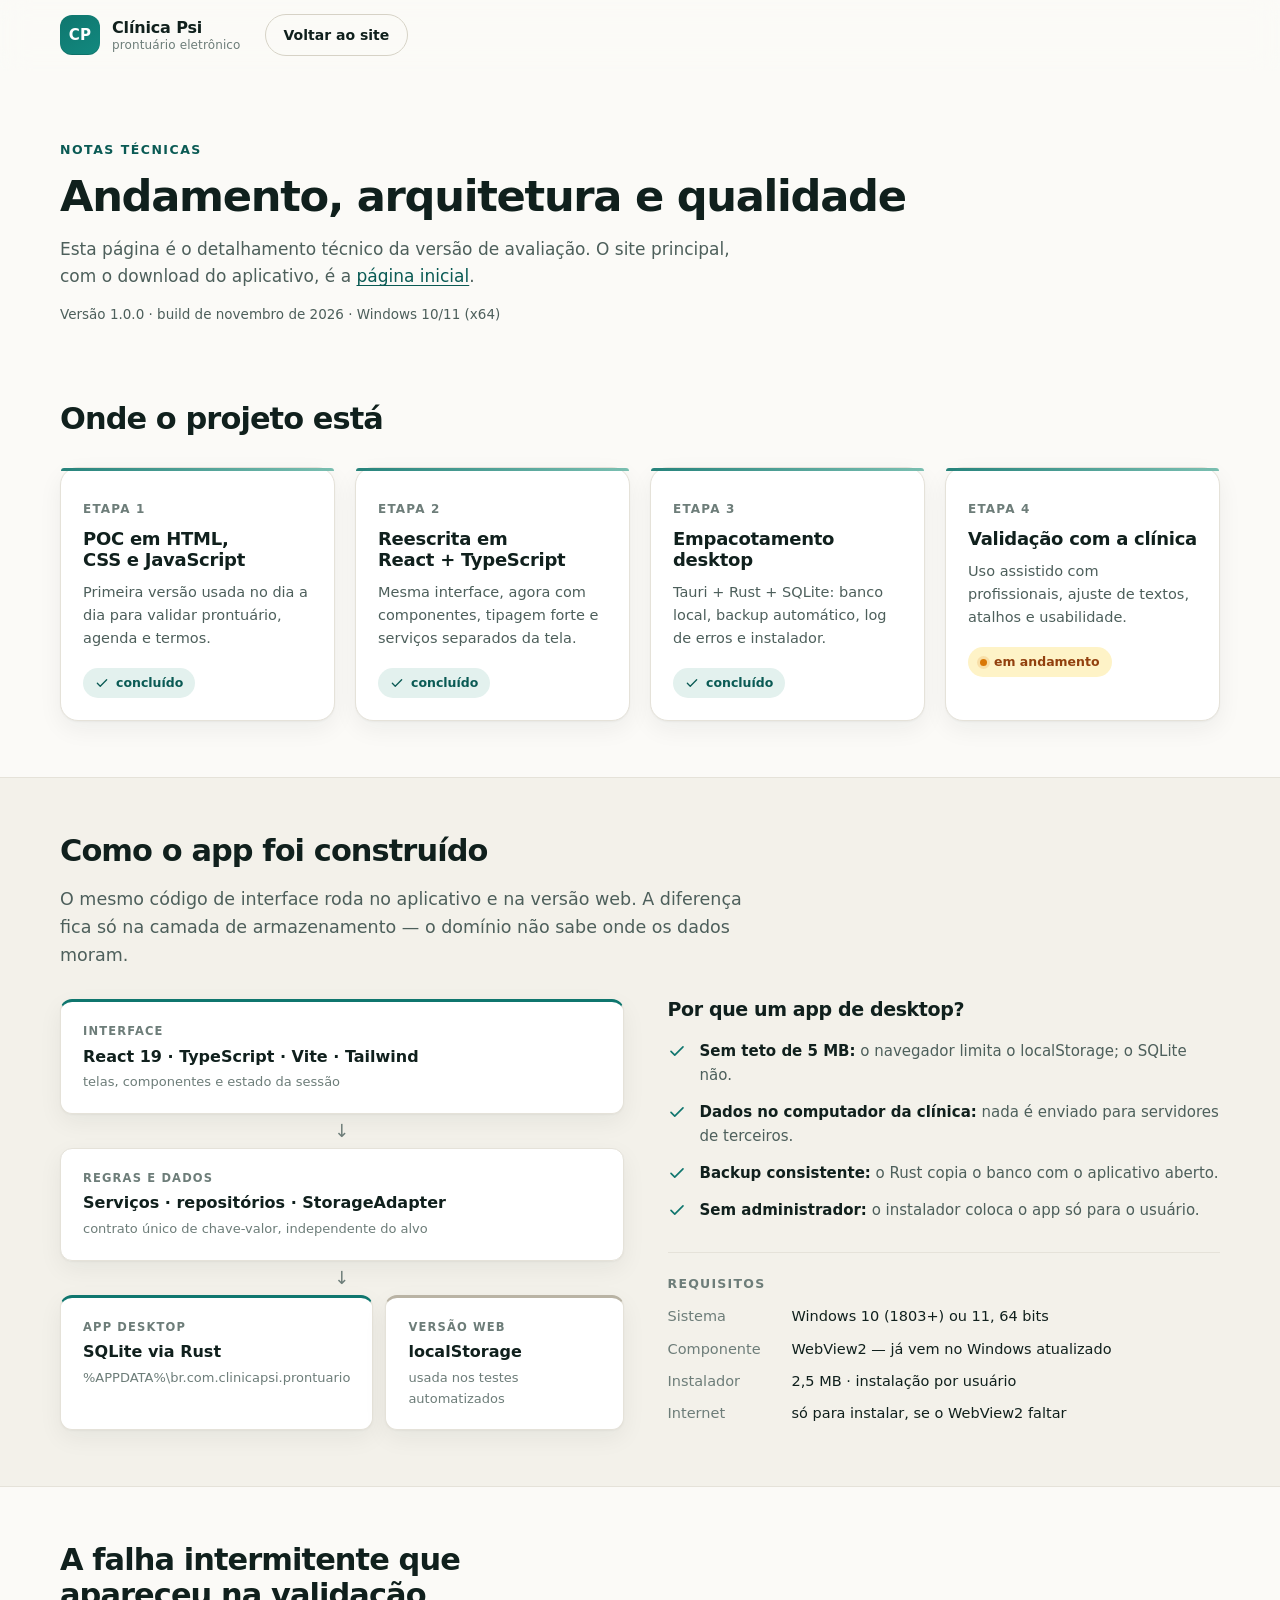
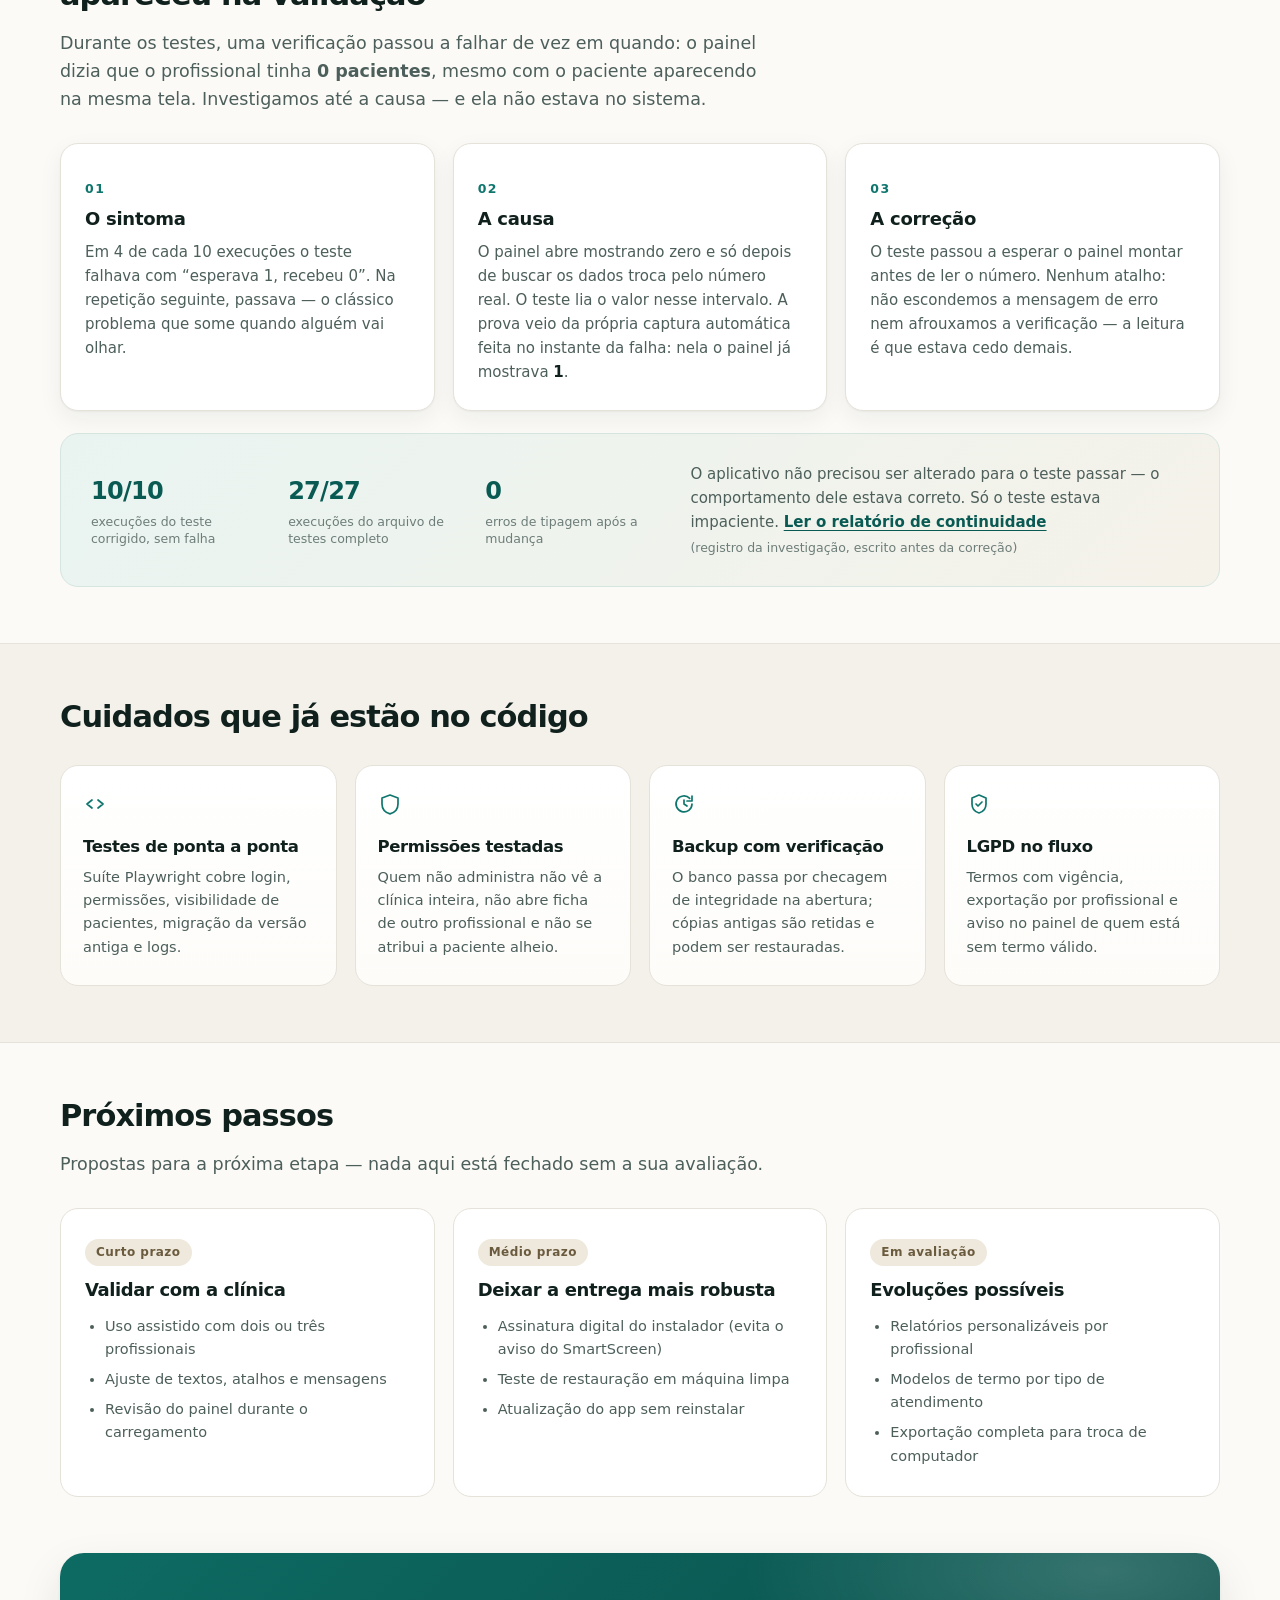
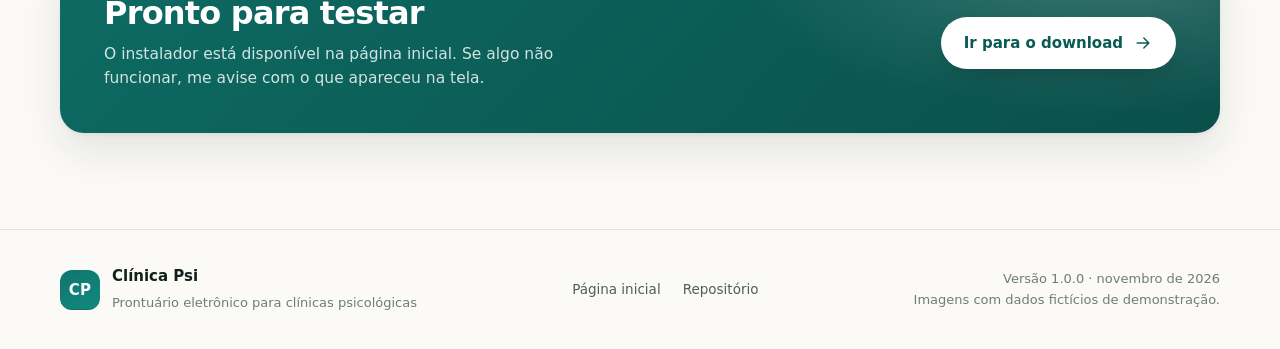
==== commit 5aa81222: "Ajusta texto das notas e a faixa de numeros da pagina inicial" ====
--- a/notas.html
+++ b/notas.html
@@ -44,8 +44,8 @@
     <span class="rotulo">Notas técnicas</span>
     <h1>Andamento, arquitetura e qualidade</h1>
     <p>
-      Esta página é o detalhamento técnico da versão de avaliação. O site principal, com o
-      download do aplicativo, está em <a href="index.html">clínica Psi</a>.
+      Esta página é o detalhamento técnico da versão de avaliação. O site principal,
+      com o download do aplicativo, é a <a href="index.html">página inicial</a>.
     </p>
     <p class="baixar-meta">Versão 1.0.0 · build de novembro de 2026 · Windows 10/11 (x64)</p>
   </section>
